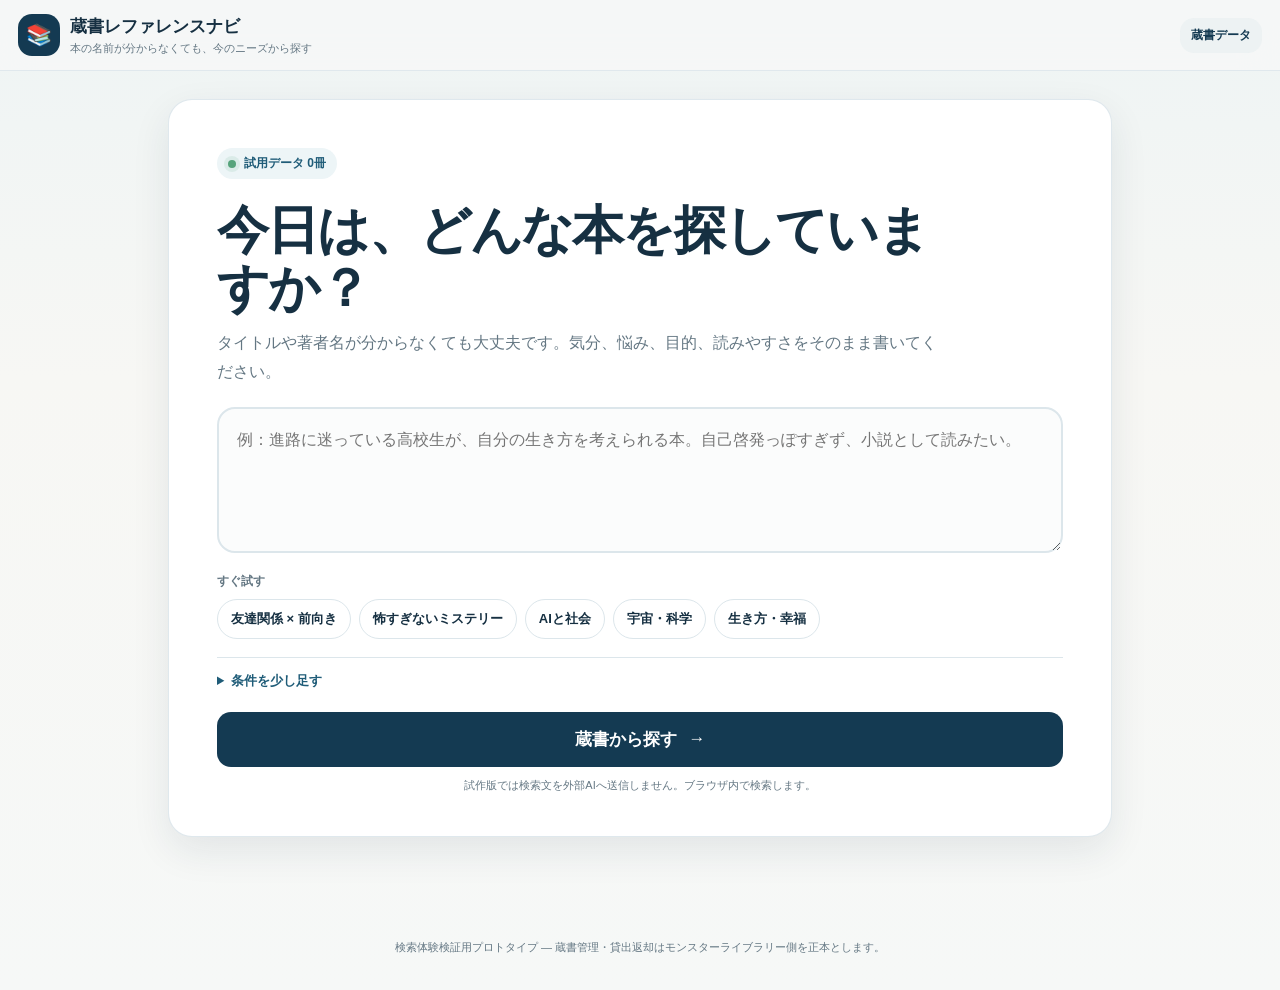
==== index.html @ c358a52b "Add application entry point" ====
<!doctype html>
<html lang="ja">
<head>
  <meta charset="utf-8" />
  <meta name="viewport" content="width=device-width,initial-scale=1,viewport-fit=cover" />
  <meta name="theme-color" content="#143a52" />
  <meta name="description" content="モンスターライブラリーCSVから、書名を知らなくても気分・ニーズ・テーマで学校蔵書を探すレファレンス検索プロトタイプ" />
  <link rel="manifest" href="manifest.json" />
  <link rel="apple-touch-icon" href="icons/icon-192.png" />
  <link rel="stylesheet" href="css/app.css" />
  <title>蔵書レファレンスナビ</title>
</head>
<body>
  <header class="topbar">
    <div class="brand">
      <div class="brand-mark" aria-hidden="true">📚</div>
      <div>
        <h1>蔵書レファレンスナビ</h1>
        <p>本の名前が分からなくても、今のニーズから探す</p>
      </div>
    </div>
    <button class="ghost small" id="openDataBtn" type="button">蔵書データ</button>
  </header>

  <main>
    <section class="hero panel">
      <div class="status-row">
        <span class="status-dot"></span>
        <span id="libraryStatus">試用データ 300冊</span>
      </div>
      <h2>今日は、どんな本を探していますか？</h2>
      <p class="lead">タイトルや著者名が分からなくても大丈夫です。気分、悩み、目的、読みやすさをそのまま書いてください。</p>
      <label class="sr-only" for="queryInput">本の相談内容</label>
      <textarea id="queryInput" rows="4" placeholder="例：進路に迷っている高校生が、自分の生き方を考えられる本。自己啓発っぽすぎず、小説として読みたい。"></textarea>

      <div class="quick-label">すぐ試す</div>
      <div class="chips" id="exampleChips">
        <button class="chip" data-query="友達関係に少し疲れた。重すぎず、読後に少し前向きになれる小説">友達関係 × 前向き</button>
        <button class="chip" data-query="怖すぎないミステリー。読みやすくて、先が気になる小説">怖すぎないミステリー</button>
        <button class="chip" data-query="生成AIや人工知能について、社会への影響も含めて考えられる本">AIと社会</button>
        <button class="chip" data-query="宇宙や科学の不思議を楽しめる、難しすぎない本">宇宙・科学</button>
        <button class="chip" data-query="生き方や幸福について考えたい。説教っぽくない本">生き方・幸福</button>
      </div>

      <details class="filters" id="filtersPanel">
        <summary>条件を少し足す</summary>
        <div class="filter-grid">
          <label>本のタイプ
            <select id="typeFilter">
              <option value="any">指定なし</option>
              <option value="fiction">小説・文学寄り</option>
              <option value="nonfiction">ノンフィクション・知識寄り</option>
            </select>
          </label>
          <label>長さ
            <select id="lengthFilter">
              <option value="any">指定なし</option>
              <option value="short">短め（250ページ程度まで）</option>
              <option value="medium">中くらい（450ページ程度まで）</option>
            </select>
          </label>
          <label>出版年代
            <select id="yearFilter">
              <option value="any">指定なし</option>
              <option value="recent">比較的新しい（2015年〜）</option>
              <option value="classic">少し前の本も含めて探す</option>
            </select>
          </label>
        </div>
      </details>

      <button class="primary search-btn" id="searchBtn" type="button">
        <span>蔵書から探す</span>
        <span aria-hidden="true">→</span>
      </button>
      <p class="privacy-note">試作版では検索文を外部AIへ送信しません。ブラウザ内で検索します。</p>
    </section>

    <section id="loading" class="panel loading hidden" aria-live="polite">
      <div class="spinner"></div>
      <div>
        <strong>蔵書を探しています</strong>
        <p id="loadingText">相談内容をテーマに分解しています…</p>
      </div>
    </section>

    <section id="resultsSection" class="hidden">
      <div class="result-heading">
        <div>
          <span class="eyebrow">REFERENCE PICKS</span>
          <h2>まず、この3冊</h2>
          <p id="intentSummary"></p>
        </div>
        <button class="ghost" id="editSearchBtn" type="button">条件を変える</button>
      </div>

      <div class="signature-grid" id="signatureGrid"></div>

      <div class="panel refine-panel">
        <div>
          <span class="eyebrow">NOT QUITE?</span>
          <h3>なんか違う、を教えてください</h3>
          <p>選ぶと条件を足して、すぐ探し直します。</p>
        </div>
        <div class="chips refine" id="refineChips">
          <button class="chip" data-refine="もっと読みやすい">もっと読みやすい</button>
          <button class="chip" data-refine="もっと短い">もっと短い</button>
          <button class="chip" data-refine="もっと小説らしい">もっと小説</button>
          <button class="chip" data-refine="もっと現実的で実用的">もっと現実的</button>
          <button class="chip" data-refine="もっと明るく前向き">もっと明るい</button>
          <button class="chip" data-refine="もっと意外な本">もっと意外</button>
          <button class="chip" data-refine="比較的新しい本">新しい本</button>
        </div>
      </div>

      <div class="result-list-wrap">
        <div class="result-list-head">
          <h3>ほかの候補</h3>
          <span id="resultCount"></span>
        </div>
        <div id="resultList" class="result-list"></div>
      </div>
    </section>
  </main>

  <dialog id="dataDialog">
    <form method="dialog" class="dialog-card">
      <div class="dialog-head">
        <div>
          <span class="eyebrow">LIBRARY DATA</span>
          <h2>モンスターライブラリーCSV</h2>
        </div>
        <button class="icon-btn" value="cancel" aria-label="閉じる">×</button>
      </div>
      <p>今回の特殊な「蔵書原簿CSV」を、そのまま選べます。Excelで列を削除したり加工する必要はありません。</p>

      <label class="upload-box" for="csvInput">
        <strong>CSVを選ぶ</strong>
        <span>モンスターライブラリーから書き出したファイル</span>
        <input id="csvInput" type="file" accept=".csv,text/csv" />
      </label>

      <div id="importProgress" class="import-progress hidden">
        <div class="progress-track"><div id="progressBar" class="progress-bar"></div></div>
        <p id="progressLabel">読み込み準備中…</p>
      </div>

      <div class="data-stats" id="dataStats">
        <div><span>現在の検索対象</span><strong id="statBooks">300冊</strong></div>
        <div><span>データ種別</span><strong id="statMode">試用データ</strong></div>
        <div><span>保存</span><strong>この端末内</strong></div>
      </div>

      <div class="dialog-actions">
        <button class="danger ghost" id="resetDataBtn" type="button">試用データに戻す</button>
        <button class="primary" value="cancel">閉じる</button>
      </div>
    </form>
  </dialog>

  <dialog id="bookDialog">
    <form method="dialog" class="dialog-card book-dialog-card">
      <div class="dialog-head">
        <div>
          <span class="eyebrow" id="bookDialogLabel">BOOK DETAIL</span>
          <h2 id="bookDialogTitle"></h2>
        </div>
        <button class="icon-btn" value="cancel" aria-label="閉じる">×</button>
      </div>
      <div id="bookDialogBody"></div>
      <button class="primary full" value="cancel">閉じる</button>
    </form>
  </dialog>

  <footer>
    <p>検索体験検証用プロトタイプ — 蔵書管理・貸出返却はモンスターライブラリー側を正本とします。</p>
  </footer>

  <script src="js/prototype-data.js"></script>
  <script src="js/app.js"></script>
</body>
</html>
---- css/app.css ----
:root{
  --ink:#163042;--muted:#647783;--line:#dce6eb;--paper:#f6f8f7;--card:#fff;
  --brand:#143a52;--brand2:#1f5c78;--accent:#e9b44c;--soft:#edf5f7;--danger:#9d3d3d;
  --shadow:0 14px 38px rgba(22,48,66,.09);--radius:24px;
}
*{box-sizing:border-box}html{scroll-behavior:smooth}body{margin:0;background:linear-gradient(180deg,#eef4f4 0,#f7f7f4 38%,#f6f8f7 100%);color:var(--ink);font-family:-apple-system,BlinkMacSystemFont,"Hiragino Sans","Yu Gothic UI","Yu Gothic",Meiryo,sans-serif;min-height:100vh}
button,textarea,select{font:inherit}button{cursor:pointer}button:focus-visible,textarea:focus-visible,select:focus-visible,input:focus-visible{outline:3px solid rgba(31,92,120,.25);outline-offset:2px}
.topbar{position:sticky;top:0;z-index:10;display:flex;justify-content:space-between;align-items:center;padding:14px max(18px,env(safe-area-inset-left));background:rgba(246,248,247,.88);backdrop-filter:blur(18px);border-bottom:1px solid rgba(220,230,235,.85)}
.brand{display:flex;gap:10px;align-items:center}.brand-mark{width:42px;height:42px;border-radius:14px;background:var(--brand);display:grid;place-items:center;font-size:21px}.brand h1{font-size:17px;margin:0}.brand p{font-size:11px;color:var(--muted);margin:3px 0 0}
main{width:min(980px,100%);margin:auto;padding:28px 18px 70px}.panel{background:var(--card);border:1px solid rgba(220,230,235,.9);border-radius:var(--radius);box-shadow:var(--shadow)}.hero{padding:clamp(22px,5vw,48px)}
.status-row{display:inline-flex;align-items:center;gap:8px;background:var(--soft);padding:7px 11px;border-radius:999px;font-size:12px;font-weight:700;color:var(--brand2)}.status-dot{width:8px;height:8px;border-radius:50%;background:#56a37b;box-shadow:0 0 0 4px rgba(86,163,123,.12)}
.hero h2{font-size:clamp(29px,7vw,52px);line-height:1.12;letter-spacing:-.035em;margin:22px 0 12px;max-width:760px}.lead{color:var(--muted);line-height:1.8;max-width:720px;margin:0 0 20px}
textarea{width:100%;resize:vertical;min-height:128px;border:2px solid var(--line);border-radius:18px;padding:18px;font-size:16px;line-height:1.65;color:var(--ink);background:#fbfcfc;transition:.2s}textarea:focus{border-color:var(--brand2);background:#fff}.quick-label{font-size:12px;font-weight:800;color:var(--muted);margin:16px 0 9px}.chips{display:flex;flex-wrap:wrap;gap:8px}.chip{border:1px solid var(--line);background:#fff;color:var(--ink);border-radius:999px;padding:10px 13px;font-size:13px;font-weight:650}.chip:hover{border-color:#9ab4c0;background:var(--soft)}
.filters{margin:18px 0 0;border-top:1px solid var(--line);padding-top:14px}.filters summary{cursor:pointer;font-size:13px;font-weight:800;color:var(--brand2)}.filter-grid{display:grid;grid-template-columns:repeat(3,1fr);gap:12px;margin-top:13px}.filter-grid label{font-size:12px;color:var(--muted);font-weight:700}.filter-grid select{width:100%;margin-top:6px;border:1px solid var(--line);border-radius:12px;padding:11px;background:#fff;color:var(--ink)}
.primary,.ghost{border:0;border-radius:14px;font-weight:800}.primary{background:var(--brand);color:#fff;padding:14px 18px}.primary:hover{background:#0e2f45}.ghost{background:#edf2f3;color:var(--brand);padding:11px 14px}.ghost:hover{background:#e3ecef}.ghost.small{font-size:12px;padding:9px 11px}.search-btn{width:100%;margin-top:22px;display:flex;justify-content:center;gap:12px;align-items:center;font-size:17px;padding:16px}.privacy-note{text-align:center;font-size:11px;color:var(--muted);margin:11px 0 -5px}
.hidden{display:none!important}.loading{margin-top:18px;padding:20px;display:flex;gap:14px;align-items:center}.spinner{width:30px;height:30px;border:3px solid var(--line);border-top-color:var(--brand2);border-radius:50%;animation:spin .8s linear infinite}.loading strong{display:block}.loading p{margin:4px 0 0;color:var(--muted);font-size:13px}@keyframes spin{to{transform:rotate(360deg)}}
#resultsSection{padding-top:34px}.result-heading{display:flex;justify-content:space-between;gap:16px;align-items:flex-end;margin-bottom:16px}.result-heading h2{font-size:32px;margin:3px 0 6px}.result-heading p{margin:0;color:var(--muted);line-height:1.6}.eyebrow{font-size:10px;font-weight:900;letter-spacing:.14em;color:var(--brand2)}
.signature-grid{display:grid;grid-template-columns:repeat(3,1fr);gap:14px}.book-card{background:#fff;border:1px solid var(--line);border-radius:20px;padding:18px;box-shadow:0 10px 28px rgba(22,48,66,.06);display:flex;flex-direction:column;min-width:0}.signature-card:first-child{border:2px solid #c6932c}.pick-label{font-size:11px;font-weight:900;color:var(--brand2);margin-bottom:9px}.signature-card:first-child .pick-label{color:#8b6314}.book-card h3{font-size:18px;line-height:1.45;margin:0 0 7px}.meta{font-size:12px;color:var(--muted);line-height:1.6}.reason{font-size:13px;line-height:1.7;margin:14px 0;background:var(--paper);padding:12px;border-radius:13px}.match-tags{display:flex;flex-wrap:wrap;gap:6px;margin-bottom:14px}.match-tag{background:var(--soft);color:var(--brand2);padding:5px 8px;border-radius:999px;font-size:10px;font-weight:800}.callno{margin-top:auto;padding-top:10px;border-top:1px solid var(--line);font-size:12px}.callno strong{font-size:14px}.card-btn{width:100%;margin-top:12px;background:#fff;border:1px solid var(--line);border-radius:11px;padding:9px;font-weight:800;color:var(--brand)}
.refine-panel{margin-top:18px;padding:20px;display:flex;justify-content:space-between;gap:20px;align-items:center}.refine-panel h3{margin:2px 0 5px}.refine-panel p{margin:0;color:var(--muted);font-size:12px}.refine{justify-content:flex-end}.result-list-wrap{margin-top:28px}.result-list-head{display:flex;justify-content:space-between;align-items:end;margin-bottom:10px}.result-list-head h3{font-size:22px;margin:0}.result-list-head span{color:var(--muted);font-size:12px}.result-list{display:grid;gap:9px}.list-card{display:grid;grid-template-columns:1fr auto;gap:16px;align-items:center;background:#fff;border:1px solid var(--line);border-radius:16px;padding:15px 17px}.list-card h4{margin:0 0 5px;font-size:15px}.list-card p{margin:0;color:var(--muted);font-size:11px;line-height:1.5}.score-pill{background:var(--soft);color:var(--brand2);border-radius:999px;padding:7px 9px;font-size:10px;font-weight:900}
footer{padding:22px 18px calc(24px + env(safe-area-inset-bottom));text-align:center;color:var(--muted);font-size:11px}
dialog{border:0;background:transparent;padding:12px;width:min(680px,100%);max-height:95vh}dialog::backdrop{background:rgba(12,31,43,.48);backdrop-filter:blur(4px)}.dialog-card{background:#fff;border-radius:24px;padding:22px;box-shadow:0 30px 70px rgba(0,0,0,.24);max-height:90vh;overflow:auto}.dialog-head{display:flex;justify-content:space-between;gap:20px;align-items:start}.dialog-head h2{margin:3px 0 0}.icon-btn{width:36px;height:36px;border:0;border-radius:50%;background:var(--paper);font-size:22px;color:var(--muted)}.dialog-card>p{color:var(--muted);line-height:1.7}.upload-box{position:relative;margin:18px 0;display:flex;flex-direction:column;gap:5px;text-align:center;padding:28px;border:2px dashed #b6c8d0;border-radius:18px;background:var(--soft);cursor:pointer}.upload-box strong{font-size:17px}.upload-box span{font-size:12px;color:var(--muted)}.upload-box input{position:absolute;inset:0;opacity:0;cursor:pointer}.import-progress{margin:14px 0}.progress-track{height:8px;border-radius:99px;background:var(--line);overflow:hidden}.progress-bar{width:0;height:100%;background:var(--brand2);transition:width .2s}.import-progress p{font-size:12px;color:var(--muted)}.data-stats{display:grid;grid-template-columns:repeat(3,1fr);gap:8px}.data-stats>div{background:var(--paper);border-radius:14px;padding:13px}.data-stats span{display:block;font-size:10px;color:var(--muted)}.data-stats strong{display:block;margin-top:5px;font-size:14px}.dialog-actions{display:flex;justify-content:space-between;gap:10px;margin-top:18px}.danger{color:var(--danger)}.full{width:100%;margin-top:20px}.book-dialog-card{max-width:620px}.detail-grid{display:grid;grid-template-columns:1fr 1fr;gap:8px;margin:16px 0}.detail-item{background:var(--paper);border-radius:13px;padding:12px}.detail-item span{font-size:10px;color:var(--muted);display:block}.detail-item strong{font-size:13px;line-height:1.5;display:block;margin-top:4px}.explain-box{background:var(--soft);border-radius:16px;padding:15px;line-height:1.7;font-size:13px}.warning-box{margin-top:12px;padding:12px;border-left:4px solid var(--accent);background:#fff8e8;border-radius:10px;font-size:11px;line-height:1.6;color:#6c5523}.sr-only{position:absolute;width:1px;height:1px;padding:0;margin:-1px;overflow:hidden;clip:rect(0,0,0,0);white-space:nowrap;border:0}
@media(max-width:760px){.brand p{display:none}.topbar{padding-top:max(10px,env(safe-area-inset-top))}main{padding:18px 13px 60px}.hero{border-radius:20px;padding:22px 17px}.hero h2{font-size:34px}.filter-grid,.signature-grid{grid-template-columns:1fr}.result-heading{align-items:start;flex-direction:column}.refine-panel{align-items:flex-start;flex-direction:column}.refine{justify-content:flex-start}.data-stats{grid-template-columns:1fr}.dialog-card{padding:18px}.detail-grid{grid-template-columns:1fr}.list-card{grid-template-columns:1fr auto}.ghost.small{white-space:nowrap}}
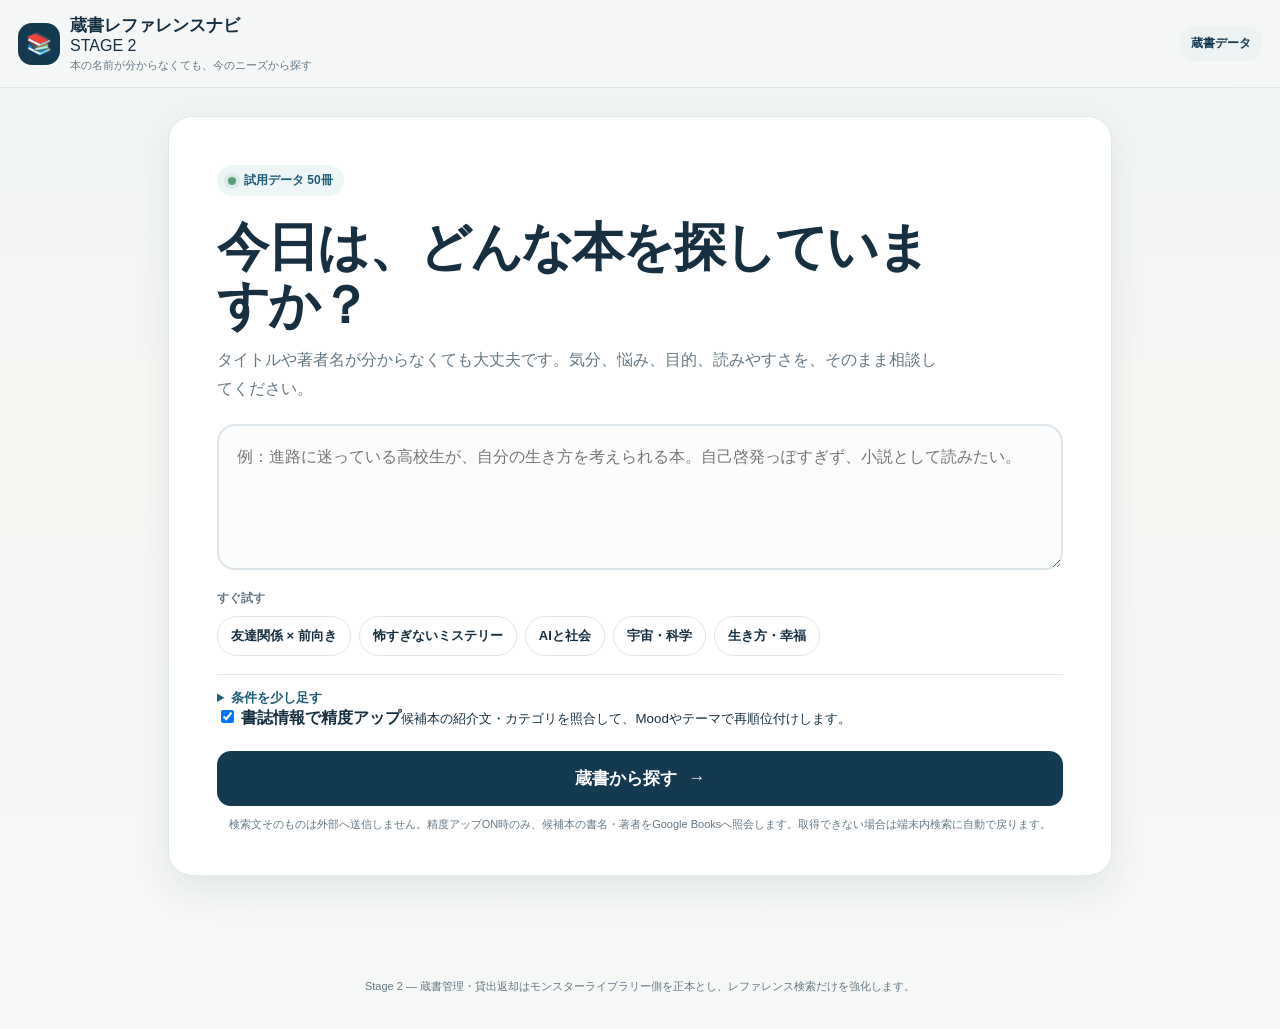
==== commit 401f6aee: "Update Stage 2 search interface" ====
--- a/index.html
+++ b/index.html
@@ -4,7 +4,7 @@
   <meta charset="utf-8" />
   <meta name="viewport" content="width=device-width,initial-scale=1,viewport-fit=cover" />
   <meta name="theme-color" content="#143a52" />
-  <meta name="description" content="モンスターライブラリーCSVから、書名を知らなくても気分・ニーズ・テーマで学校蔵書を探すレファレンス検索プロトタイプ" />
+  <meta name="description" content="モンスターライブラリーCSVから、書名を知らなくても気分・ニーズ・テーマで学校蔵書を探すレファレンス検索システム" />
   <link rel="manifest" href="manifest.json" />
   <link rel="apple-touch-icon" href="icons/icon-192.png" />
   <link rel="stylesheet" href="css/app.css" />
@@ -15,7 +15,7 @@
     <div class="brand">
       <div class="brand-mark" aria-hidden="true">📚</div>
       <div>
-        <h1>蔵書レファレンスナビ</h1>
+        <div class="brand-title-row"><h1>蔵書レファレンスナビ</h1><span class="stage-badge">STAGE 2</span></div>
         <p>本の名前が分からなくても、今のニーズから探す</p>
       </div>
     </div>
@@ -26,10 +26,10 @@
     <section class="hero panel">
       <div class="status-row">
         <span class="status-dot"></span>
-        <span id="libraryStatus">試用データ 300冊</span>
+        <span id="libraryStatus">試用データ</span>
       </div>
       <h2>今日は、どんな本を探していますか？</h2>
-      <p class="lead">タイトルや著者名が分からなくても大丈夫です。気分、悩み、目的、読みやすさをそのまま書いてください。</p>
+      <p class="lead">タイトルや著者名が分からなくても大丈夫です。気分、悩み、目的、読みやすさを、そのまま相談してください。</p>
       <label class="sr-only" for="queryInput">本の相談内容</label>
       <textarea id="queryInput" rows="4" placeholder="例：進路に迷っている高校生が、自分の生き方を考えられる本。自己啓発っぽすぎず、小説として読みたい。"></textarea>
 
@@ -39,7 +39,7 @@
         <button class="chip" data-query="怖すぎないミステリー。読みやすくて、先が気になる小説">怖すぎないミステリー</button>
         <button class="chip" data-query="生成AIや人工知能について、社会への影響も含めて考えられる本">AIと社会</button>
         <button class="chip" data-query="宇宙や科学の不思議を楽しめる、難しすぎない本">宇宙・科学</button>
-        <button class="chip" data-query="生き方や幸福について考えたい。説教っぽくない本">生き方・幸福</button>
+        <button class="chip" data-query="生き方や幸福について考えたい。説教っぽくなく、余韻がある本">生き方・幸福</button>
       </div>
 
       <details class="filters" id="filtersPanel">
@@ -69,11 +69,16 @@
         </div>
       </details>
 
+      <label class="enrich-toggle">
+        <input id="enrichToggle" type="checkbox" checked />
+        <span><strong>書誌情報で精度アップ</strong><small>候補本の紹介文・カテゴリを照合して、Moodやテーマで再順位付けします。</small></span>
+      </label>
+
       <button class="primary search-btn" id="searchBtn" type="button">
         <span>蔵書から探す</span>
         <span aria-hidden="true">→</span>
       </button>
-      <p class="privacy-note">試作版では検索文を外部AIへ送信しません。ブラウザ内で検索します。</p>
+      <p class="privacy-note">検索文そのものは外部へ送信しません。精度アップON時のみ、候補本の書名・著者をGoogle Booksへ照会します。取得できない場合は端末内検索に自動で戻ります。</p>
     </section>
 
     <section id="loading" class="panel loading hidden" aria-live="polite">
@@ -91,8 +96,10 @@
           <h2>まず、この3冊</h2>
           <p id="intentSummary"></p>
         </div>
-        <button class="ghost" id="editSearchBtn" type="button">条件を変える</button>
+        <div class="heading-actions"><span id="searchQuality" class="quality-badge">第一段階：ローカル候補抽出</span><button class="ghost" id="editSearchBtn" type="button">条件を変える</button></div>
       </div>
+
+      <div id="enrichmentBanner" class="enrichment-banner hidden" aria-live="polite"><span class="mini-spinner"></span><span id="enrichmentText">書誌情報を補完しています…</span></div>
 
       <div class="signature-grid" id="signatureGrid"></div>
 
@@ -106,7 +113,8 @@
           <button class="chip" data-refine="もっと読みやすい">もっと読みやすい</button>
           <button class="chip" data-refine="もっと短い">もっと短い</button>
           <button class="chip" data-refine="もっと小説らしい">もっと小説</button>
-          <button class="chip" data-refine="もっと現実的で実用的">もっと現実的</button>
+          <button class="chip" data-refine="もっと穏やかで癒やされる">もっと穏やか</button>
+          <button class="chip" data-refine="もっと考えさせられて余韻がある">もっと余韻</button>
           <button class="chip" data-refine="もっと明るく前向き">もっと明るい</button>
           <button class="chip" data-refine="もっと意外な本">もっと意外</button>
           <button class="chip" data-refine="比較的新しい本">新しい本</button>
@@ -132,7 +140,7 @@
         </div>
         <button class="icon-btn" value="cancel" aria-label="閉じる">×</button>
       </div>
-      <p>今回の特殊な「蔵書原簿CSV」を、そのまま選べます。Excelで列を削除したり加工する必要はありません。</p>
+      <p>「蔵書原簿CSV」を、そのまま選べます。Excelで列を削除したり加工する必要はありません。</p>
 
       <label class="upload-box" for="csvInput">
         <strong>CSVを選ぶ</strong>
@@ -146,9 +154,15 @@
       </div>
 
       <div class="data-stats" id="dataStats">
-        <div><span>現在の検索対象</span><strong id="statBooks">300冊</strong></div>
+        <div><span>現在の検索対象</span><strong id="statBooks">—</strong></div>
         <div><span>データ種別</span><strong id="statMode">試用データ</strong></div>
+        <div><span>書誌補完済み</span><strong id="statEnriched">0冊</strong></div>
         <div><span>保存</span><strong>この端末内</strong></div>
+      </div>
+
+      <div class="metadata-tools">
+        <div><strong>書誌補完キャッシュ</strong><p>検索するたびに取得できた紹介文・カテゴリ・ISBNを端末内に蓄積します。</p><span id="metadataMessage"></span></div>
+        <button class="ghost danger" id="clearMetadataBtn" type="button">補完データを削除</button>
       </div>
 
       <div class="dialog-actions">
@@ -173,7 +187,7 @@
   </dialog>
 
   <footer>
-    <p>検索体験検証用プロトタイプ — 蔵書管理・貸出返却はモンスターライブラリー側を正本とします。</p>
+    <p>Stage 2 — 蔵書管理・貸出返却はモンスターライブラリー側を正本とし、レファレンス検索だけを強化します。</p>
   </footer>
 
   <script src="js/prototype-data.js"></script>
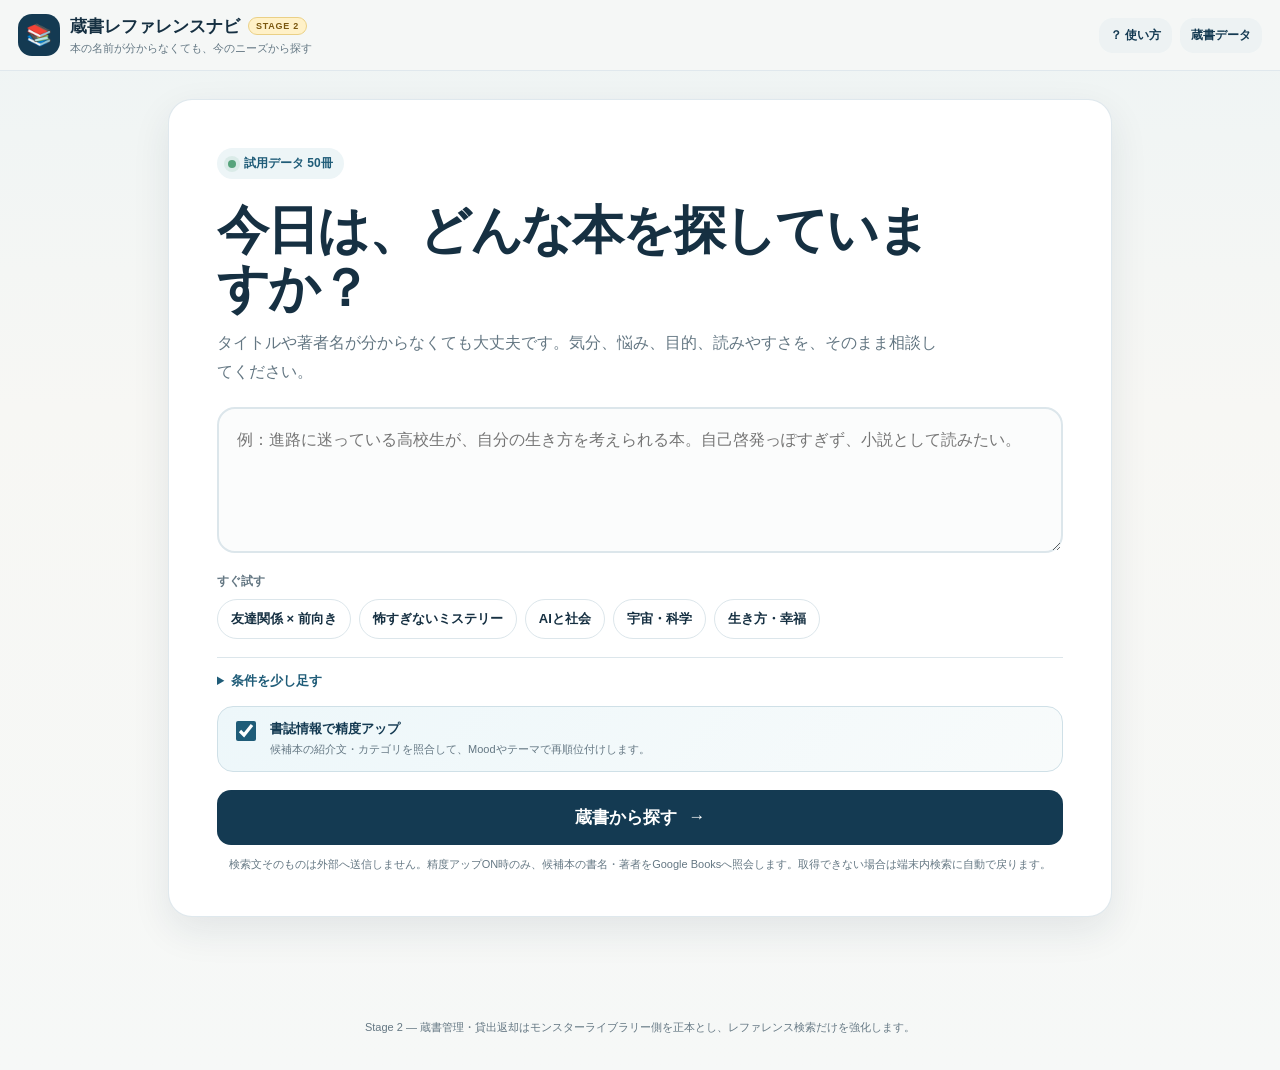
==== commit 81dc3122: "Add in-app manual entry point" ====
--- a/index.html
+++ b/index.html
@@ -19,7 +19,7 @@
         <p>本の名前が分からなくても、今のニーズから探す</p>
       </div>
     </div>
-    <button class="ghost small" id="openDataBtn" type="button">蔵書データ</button>
+    <div style="display:flex;gap:8px;align-items:center"><a class="ghost small" style="text-decoration:none" href="manual.html">？ 使い方</a><button class="ghost small" id="openDataBtn" type="button">蔵書データ</button></div>
   </header>
 
   <main>
--- a/css/app.css
+++ b/css/app.css
@@ -1,22 +1,20 @@
-:root{
-  --ink:#163042;--muted:#647783;--line:#dce6eb;--paper:#f6f8f7;--card:#fff;
-  --brand:#143a52;--brand2:#1f5c78;--accent:#e9b44c;--soft:#edf5f7;--danger:#9d3d3d;
-  --shadow:0 14px 38px rgba(22,48,66,.09);--radius:24px;
-}
+:root{--ink:#163042;--muted:#647783;--line:#dce6eb;--paper:#f6f8f7;--card:#fff;--brand:#143a52;--brand2:#1f5c78;--accent:#e9b44c;--soft:#edf5f7;--danger:#9d3d3d;--success:#317a55;--shadow:0 14px 38px rgba(22,48,66,.09);--radius:24px}
 *{box-sizing:border-box}html{scroll-behavior:smooth}body{margin:0;background:linear-gradient(180deg,#eef4f4 0,#f7f7f4 38%,#f6f8f7 100%);color:var(--ink);font-family:-apple-system,BlinkMacSystemFont,"Hiragino Sans","Yu Gothic UI","Yu Gothic",Meiryo,sans-serif;min-height:100vh}
 button,textarea,select{font:inherit}button{cursor:pointer}button:focus-visible,textarea:focus-visible,select:focus-visible,input:focus-visible{outline:3px solid rgba(31,92,120,.25);outline-offset:2px}
-.topbar{position:sticky;top:0;z-index:10;display:flex;justify-content:space-between;align-items:center;padding:14px max(18px,env(safe-area-inset-left));background:rgba(246,248,247,.88);backdrop-filter:blur(18px);border-bottom:1px solid rgba(220,230,235,.85)}
-.brand{display:flex;gap:10px;align-items:center}.brand-mark{width:42px;height:42px;border-radius:14px;background:var(--brand);display:grid;place-items:center;font-size:21px}.brand h1{font-size:17px;margin:0}.brand p{font-size:11px;color:var(--muted);margin:3px 0 0}
+.topbar{position:sticky;top:0;z-index:10;display:flex;justify-content:space-between;align-items:center;padding:14px max(18px,env(safe-area-inset-left));background:rgba(246,248,247,.9);backdrop-filter:blur(18px);border-bottom:1px solid rgba(220,230,235,.85)}
+.brand{display:flex;gap:10px;align-items:center}.brand-mark{width:42px;height:42px;border-radius:14px;background:var(--brand);display:grid;place-items:center;font-size:21px}.brand-title-row{display:flex;align-items:center;gap:8px;flex-wrap:wrap}.brand h1{font-size:17px;margin:0}.brand p{font-size:11px;color:var(--muted);margin:3px 0 0}.stage-badge{display:inline-flex;align-items:center;background:#fff1c8;color:#7b5810;border:1px solid #ead086;border-radius:999px;padding:3px 7px;font-size:9px;font-weight:900;letter-spacing:.08em}
 main{width:min(980px,100%);margin:auto;padding:28px 18px 70px}.panel{background:var(--card);border:1px solid rgba(220,230,235,.9);border-radius:var(--radius);box-shadow:var(--shadow)}.hero{padding:clamp(22px,5vw,48px)}
 .status-row{display:inline-flex;align-items:center;gap:8px;background:var(--soft);padding:7px 11px;border-radius:999px;font-size:12px;font-weight:700;color:var(--brand2)}.status-dot{width:8px;height:8px;border-radius:50%;background:#56a37b;box-shadow:0 0 0 4px rgba(86,163,123,.12)}
 .hero h2{font-size:clamp(29px,7vw,52px);line-height:1.12;letter-spacing:-.035em;margin:22px 0 12px;max-width:760px}.lead{color:var(--muted);line-height:1.8;max-width:720px;margin:0 0 20px}
 textarea{width:100%;resize:vertical;min-height:128px;border:2px solid var(--line);border-radius:18px;padding:18px;font-size:16px;line-height:1.65;color:var(--ink);background:#fbfcfc;transition:.2s}textarea:focus{border-color:var(--brand2);background:#fff}.quick-label{font-size:12px;font-weight:800;color:var(--muted);margin:16px 0 9px}.chips{display:flex;flex-wrap:wrap;gap:8px}.chip{border:1px solid var(--line);background:#fff;color:var(--ink);border-radius:999px;padding:10px 13px;font-size:13px;font-weight:650}.chip:hover{border-color:#9ab4c0;background:var(--soft)}
 .filters{margin:18px 0 0;border-top:1px solid var(--line);padding-top:14px}.filters summary{cursor:pointer;font-size:13px;font-weight:800;color:var(--brand2)}.filter-grid{display:grid;grid-template-columns:repeat(3,1fr);gap:12px;margin-top:13px}.filter-grid label{font-size:12px;color:var(--muted);font-weight:700}.filter-grid select{width:100%;margin-top:6px;border:1px solid var(--line);border-radius:12px;padding:11px;background:#fff;color:var(--ink)}
-.primary,.ghost{border:0;border-radius:14px;font-weight:800}.primary{background:var(--brand);color:#fff;padding:14px 18px}.primary:hover{background:#0e2f45}.ghost{background:#edf2f3;color:var(--brand);padding:11px 14px}.ghost:hover{background:#e3ecef}.ghost.small{font-size:12px;padding:9px 11px}.search-btn{width:100%;margin-top:22px;display:flex;justify-content:center;gap:12px;align-items:center;font-size:17px;padding:16px}.privacy-note{text-align:center;font-size:11px;color:var(--muted);margin:11px 0 -5px}
+.enrich-toggle{margin-top:16px;border:1px solid #cfe0e7;background:linear-gradient(135deg,#edf7fa,#f8fbfb);border-radius:16px;padding:13px 14px;display:flex;gap:11px;align-items:flex-start;cursor:pointer}.enrich-toggle input{width:20px;height:20px;accent-color:var(--brand2);margin-top:1px;flex:0 0 auto}.enrich-toggle span{display:flex;flex-direction:column;gap:3px}.enrich-toggle strong{font-size:13px;color:var(--brand)}.enrich-toggle small{color:var(--muted);line-height:1.55;font-size:11px}
+.primary,.ghost{border:0;border-radius:14px;font-weight:800}.primary{background:var(--brand);color:#fff;padding:14px 18px}.primary:hover{background:#0e2f45}.ghost{background:#edf2f3;color:var(--brand);padding:11px 14px}.ghost:hover{background:#e3ecef}.ghost.small{font-size:12px;padding:9px 11px}.search-btn{width:100%;margin-top:18px;display:flex;justify-content:center;gap:12px;align-items:center;font-size:17px;padding:16px}.privacy-note{text-align:center;font-size:11px;color:var(--muted);margin:11px 0 -5px;line-height:1.55}
 .hidden{display:none!important}.loading{margin-top:18px;padding:20px;display:flex;gap:14px;align-items:center}.spinner{width:30px;height:30px;border:3px solid var(--line);border-top-color:var(--brand2);border-radius:50%;animation:spin .8s linear infinite}.loading strong{display:block}.loading p{margin:4px 0 0;color:var(--muted);font-size:13px}@keyframes spin{to{transform:rotate(360deg)}}
-#resultsSection{padding-top:34px}.result-heading{display:flex;justify-content:space-between;gap:16px;align-items:flex-end;margin-bottom:16px}.result-heading h2{font-size:32px;margin:3px 0 6px}.result-heading p{margin:0;color:var(--muted);line-height:1.6}.eyebrow{font-size:10px;font-weight:900;letter-spacing:.14em;color:var(--brand2)}
-.signature-grid{display:grid;grid-template-columns:repeat(3,1fr);gap:14px}.book-card{background:#fff;border:1px solid var(--line);border-radius:20px;padding:18px;box-shadow:0 10px 28px rgba(22,48,66,.06);display:flex;flex-direction:column;min-width:0}.signature-card:first-child{border:2px solid #c6932c}.pick-label{font-size:11px;font-weight:900;color:var(--brand2);margin-bottom:9px}.signature-card:first-child .pick-label{color:#8b6314}.book-card h3{font-size:18px;line-height:1.45;margin:0 0 7px}.meta{font-size:12px;color:var(--muted);line-height:1.6}.reason{font-size:13px;line-height:1.7;margin:14px 0;background:var(--paper);padding:12px;border-radius:13px}.match-tags{display:flex;flex-wrap:wrap;gap:6px;margin-bottom:14px}.match-tag{background:var(--soft);color:var(--brand2);padding:5px 8px;border-radius:999px;font-size:10px;font-weight:800}.callno{margin-top:auto;padding-top:10px;border-top:1px solid var(--line);font-size:12px}.callno strong{font-size:14px}.card-btn{width:100%;margin-top:12px;background:#fff;border:1px solid var(--line);border-radius:11px;padding:9px;font-weight:800;color:var(--brand)}
-.refine-panel{margin-top:18px;padding:20px;display:flex;justify-content:space-between;gap:20px;align-items:center}.refine-panel h3{margin:2px 0 5px}.refine-panel p{margin:0;color:var(--muted);font-size:12px}.refine{justify-content:flex-end}.result-list-wrap{margin-top:28px}.result-list-head{display:flex;justify-content:space-between;align-items:end;margin-bottom:10px}.result-list-head h3{font-size:22px;margin:0}.result-list-head span{color:var(--muted);font-size:12px}.result-list{display:grid;gap:9px}.list-card{display:grid;grid-template-columns:1fr auto;gap:16px;align-items:center;background:#fff;border:1px solid var(--line);border-radius:16px;padding:15px 17px}.list-card h4{margin:0 0 5px;font-size:15px}.list-card p{margin:0;color:var(--muted);font-size:11px;line-height:1.5}.score-pill{background:var(--soft);color:var(--brand2);border-radius:999px;padding:7px 9px;font-size:10px;font-weight:900}
+#resultsSection{padding-top:34px}.result-heading{display:flex;justify-content:space-between;gap:16px;align-items:flex-end;margin-bottom:16px}.result-heading h2{font-size:32px;margin:3px 0 6px}.result-heading p{margin:0;color:var(--muted);line-height:1.6}.eyebrow{font-size:10px;font-weight:900;letter-spacing:.14em;color:var(--brand2)}.heading-actions{display:flex;align-items:center;gap:8px;flex-wrap:wrap;justify-content:flex-end}.quality-badge{font-size:10px;font-weight:900;padding:7px 9px;border-radius:999px;background:#edf2f3;color:var(--brand2);white-space:nowrap}.quality-badge.done{background:#e8f5ed;color:var(--success)}
+.enrichment-banner{display:flex;align-items:center;gap:9px;margin:0 0 14px;padding:11px 13px;border:1px solid #d8e6eb;border-radius:14px;background:#f7fbfc;color:var(--brand2);font-size:12px;font-weight:700}.enrichment-banner:not(.busy){background:#f7faf8;color:#476658}.mini-spinner{width:15px;height:15px;border:2px solid #cbdde5;border-top-color:var(--brand2);border-radius:50%;animation:spin .8s linear infinite;flex:0 0 auto}.enrichment-banner:not(.busy) .mini-spinner{display:none}
+.signature-grid{display:grid;grid-template-columns:repeat(3,1fr);gap:14px}.book-card{background:#fff;border:1px solid var(--line);border-radius:20px;padding:18px;box-shadow:0 10px 28px rgba(22,48,66,.06);display:flex;flex-direction:column;min-width:0}.signature-card:first-child{border:2px solid #c6932c}.card-topline{display:flex;justify-content:space-between;gap:8px;align-items:center}.pick-label{font-size:11px;font-weight:900;color:var(--brand2);margin-bottom:9px}.signature-card:first-child .pick-label{color:#8b6314}.evidence-badge{display:inline-flex;align-items:center;background:#eef5f7;color:#456d80;border-radius:999px;padding:4px 7px;font-size:9px;font-weight:900;white-space:nowrap}.evidence-badge.strong{background:#e5f4ea;color:#2f714f}.evidence-badge.local{background:#f2f2ef;color:#747567}.book-card h3{font-size:18px;line-height:1.45;margin:0 0 7px}.meta{font-size:12px;color:var(--muted);line-height:1.6}.reason{font-size:13px;line-height:1.7;margin:14px 0;background:var(--paper);padding:12px;border-radius:13px}.match-tags{display:flex;flex-wrap:wrap;gap:6px;margin-bottom:14px}.match-tag{background:var(--soft);color:var(--brand2);padding:5px 8px;border-radius:999px;font-size:10px;font-weight:800}.callno{margin-top:auto;padding-top:10px;border-top:1px solid var(--line);font-size:12px}.callno strong{font-size:14px}.card-btn{width:100%;margin-top:12px;background:#fff;border:1px solid var(--line);border-radius:11px;padding:9px;font-weight:800;color:var(--brand)}
+.refine-panel{margin-top:18px;padding:20px;display:flex;justify-content:space-between;gap:20px;align-items:center}.refine-panel h3{margin:2px 0 5px}.refine-panel p{margin:0;color:var(--muted);font-size:12px}.refine{justify-content:flex-end}.result-list-wrap{margin-top:28px}.result-list-head{display:flex;justify-content:space-between;align-items:end;margin-bottom:10px}.result-list-head h3{font-size:22px;margin:0}.result-list-head span{color:var(--muted);font-size:12px}.result-list{display:grid;gap:9px}.list-card{display:grid;grid-template-columns:1fr auto;gap:16px;align-items:center;background:#fff;border:1px solid var(--line);border-radius:16px;padding:15px 17px;text-align:left}.list-title-row{display:flex;align-items:center;gap:8px;flex-wrap:wrap}.list-card h4{margin:0 0 5px;font-size:15px}.list-card p{margin:0;color:var(--muted);font-size:11px;line-height:1.5}.score-pill{background:var(--soft);color:var(--brand2);border-radius:999px;padding:7px 9px;font-size:10px;font-weight:900;white-space:nowrap}
 footer{padding:22px 18px calc(24px + env(safe-area-inset-bottom));text-align:center;color:var(--muted);font-size:11px}
-dialog{border:0;background:transparent;padding:12px;width:min(680px,100%);max-height:95vh}dialog::backdrop{background:rgba(12,31,43,.48);backdrop-filter:blur(4px)}.dialog-card{background:#fff;border-radius:24px;padding:22px;box-shadow:0 30px 70px rgba(0,0,0,.24);max-height:90vh;overflow:auto}.dialog-head{display:flex;justify-content:space-between;gap:20px;align-items:start}.dialog-head h2{margin:3px 0 0}.icon-btn{width:36px;height:36px;border:0;border-radius:50%;background:var(--paper);font-size:22px;color:var(--muted)}.dialog-card>p{color:var(--muted);line-height:1.7}.upload-box{position:relative;margin:18px 0;display:flex;flex-direction:column;gap:5px;text-align:center;padding:28px;border:2px dashed #b6c8d0;border-radius:18px;background:var(--soft);cursor:pointer}.upload-box strong{font-size:17px}.upload-box span{font-size:12px;color:var(--muted)}.upload-box input{position:absolute;inset:0;opacity:0;cursor:pointer}.import-progress{margin:14px 0}.progress-track{height:8px;border-radius:99px;background:var(--line);overflow:hidden}.progress-bar{width:0;height:100%;background:var(--brand2);transition:width .2s}.import-progress p{font-size:12px;color:var(--muted)}.data-stats{display:grid;grid-template-columns:repeat(3,1fr);gap:8px}.data-stats>div{background:var(--paper);border-radius:14px;padding:13px}.data-stats span{display:block;font-size:10px;color:var(--muted)}.data-stats strong{display:block;margin-top:5px;font-size:14px}.dialog-actions{display:flex;justify-content:space-between;gap:10px;margin-top:18px}.danger{color:var(--danger)}.full{width:100%;margin-top:20px}.book-dialog-card{max-width:620px}.detail-grid{display:grid;grid-template-columns:1fr 1fr;gap:8px;margin:16px 0}.detail-item{background:var(--paper);border-radius:13px;padding:12px}.detail-item span{font-size:10px;color:var(--muted);display:block}.detail-item strong{font-size:13px;line-height:1.5;display:block;margin-top:4px}.explain-box{background:var(--soft);border-radius:16px;padding:15px;line-height:1.7;font-size:13px}.warning-box{margin-top:12px;padding:12px;border-left:4px solid var(--accent);background:#fff8e8;border-radius:10px;font-size:11px;line-height:1.6;color:#6c5523}.sr-only{position:absolute;width:1px;height:1px;padding:0;margin:-1px;overflow:hidden;clip:rect(0,0,0,0);white-space:nowrap;border:0}
-@media(max-width:760px){.brand p{display:none}.topbar{padding-top:max(10px,env(safe-area-inset-top))}main{padding:18px 13px 60px}.hero{border-radius:20px;padding:22px 17px}.hero h2{font-size:34px}.filter-grid,.signature-grid{grid-template-columns:1fr}.result-heading{align-items:start;flex-direction:column}.refine-panel{align-items:flex-start;flex-direction:column}.refine{justify-content:flex-start}.data-stats{grid-template-columns:1fr}.dialog-card{padding:18px}.detail-grid{grid-template-columns:1fr}.list-card{grid-template-columns:1fr auto}.ghost.small{white-space:nowrap}}
+dialog{border:0;background:transparent;padding:12px;width:min(680px,100%);max-height:95vh}dialog::backdrop{background:rgba(12,31,43,.48);backdrop-filter:blur(4px)}.dialog-card{background:#fff;border-radius:24px;padding:22px;box-shadow:0 30px 70px rgba(0,0,0,.24);max-height:90vh;overflow:auto}.dialog-head{display:flex;justify-content:space-between;gap:20px;align-items:start}.dialog-head h2{margin:3px 0 0}.icon-btn{width:36px;height:36px;border:0;border-radius:50%;background:var(--paper);font-size:22px;color:var(--muted)}.dialog-card>p{color:var(--muted);line-height:1.7}.upload-box{position:relative;margin:18px 0;display:flex;flex-direction:column;gap:5px;text-align:center;padding:28px;border:2px dashed #b6c8d0;border-radius:18px;background:var(--soft);cursor:pointer}.upload-box strong{font-size:17px}.upload-box span{font-size:12px;color:var(--muted)}.upload-box input{position:absolute;inset:0;opacity:0;cursor:pointer}.import-progress{margin:14px 0}.progress-track{height:8px;border-radius:99px;background:var(--line);overflow:hidden}.progress-bar{width:0;height:100%;background:var(--brand2);transition:width .2s}.import-progress p{font-size:12px;color:var(--muted)}.data-stats{display:grid;grid-template-columns:repeat(4,1fr);gap:8px}.data-stats>div{background:var(--paper);border-radius:14px;padding:13px}.data-stats span{display:block;font-size:10px;color:var(--muted)}.data-stats strong{display:block;margin-top:5px;font-size:14px}.metadata-tools{margin-top:12px;border:1px solid var(--line);border-radius:15px;padding:13px;display:flex;justify-content:space-between;gap:12px;align-items:center}.metadata-tools strong{font-size:12px}.metadata-tools p{margin:3px 0;color:var(--muted);font-size:10px;line-height:1.5}.metadata-tools span{font-size:10px;color:var(--success)}.dialog-actions{display:flex;justify-content:space-between;gap:10px;margin-top:18px}.danger{color:var(--danger)}.full{width:100%;margin-top:20px}.book-dialog-card{max-width:620px}.detail-grid{display:grid;grid-template-columns:1fr 1fr;gap:8px;margin:16px 0}.detail-item{background:var(--paper);border-radius:13px;padding:12px}.detail-item span{font-size:10px;color:var(--muted);display:block}.detail-item strong{font-size:13px;line-height:1.5;display:block;margin-top:4px}.explain-box{background:var(--soft);border-radius:16px;padding:15px;line-height:1.7;font-size:13px}.summary-box{margin-top:12px;padding:15px;border:1px solid var(--line);border-radius:16px;background:#fbfcfc}.summary-box p{font-size:12px;line-height:1.8;color:#40535f;margin:7px 0 0}.source-note{margin-top:10px;color:var(--muted);font-size:10px}.warning-box{margin-top:12px;padding:12px;border-left:4px solid var(--accent);background:#fff8e8;border-radius:10px;font-size:11px;line-height:1.6;color:#6c5523}.sr-only{position:absolute;width:1px;height:1px;padding:0;margin:-1px;overflow:hidden;clip:rect(0,0,0,0);white-space:nowrap;border:0}
+@media(max-width:760px){.brand p{display:none}.topbar{padding-top:max(10px,env(safe-area-inset-top))}main{padding:18px 13px 60px}.hero{border-radius:20px;padding:22px 17px}.hero h2{font-size:34px}.filter-grid,.signature-grid{grid-template-columns:1fr}.result-heading{align-items:flex-start;flex-direction:column}.heading-actions{justify-content:flex-start}.refine-panel{align-items:flex-start;flex-direction:column}.refine{justify-content:flex-start}.data-stats{grid-template-columns:1fr 1fr}.metadata-tools{align-items:flex-start;flex-direction:column}.dialog-card{padding:18px}.detail-grid{grid-template-columns:1fr}.list-card{grid-template-columns:1fr auto}.ghost.small{white-space:nowrap}.card-topline{align-items:flex-start}}
